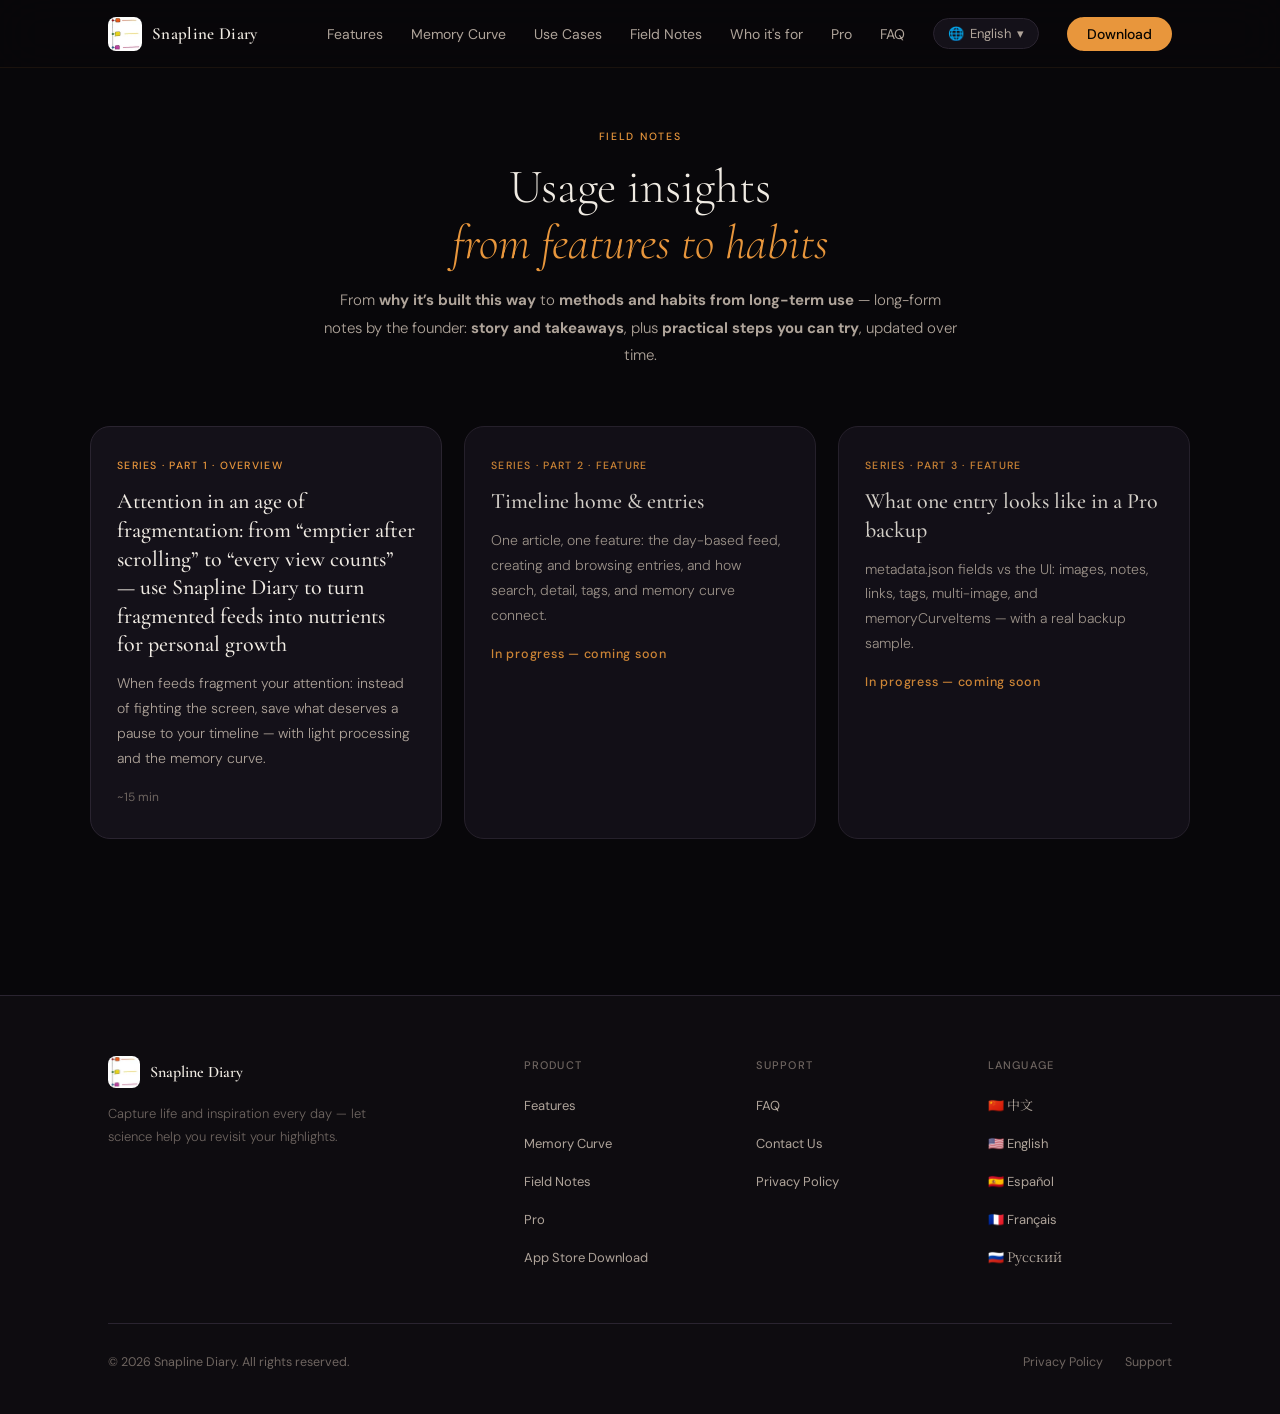
==== articles/index.html @ 9a5c2643 "建文章区+更新文章" ====
<!DOCTYPE html>
<html lang="zh-Hans">
<head>
<meta charset="UTF-8">
<meta name="viewport" content="width=device-width, initial-scale=1.0">
<title data-i18n="list_doc_title">用法手记 · 时线日记</title>
<meta name="description" content="由创始人撰写的用法手记：从产品由来到设计取舍，到长期使用中的方法与习惯；含系列文章与更新计划。" data-i18n-content="list_meta_desc">
<link rel="icon" type="image/png" href="../images/sharp/favicon-32.png">
<link rel="preconnect" href="https://fonts.googleapis.com">
<link rel="preconnect" href="https://fonts.gstatic.com" crossorigin>
<link href="https://fonts.googleapis.com/css2?family=Noto+Serif+SC:wght@300;400;500;600&family=Cormorant+Garamond:ital,wght@0,300;0,400;0,600;1,300;1,400&family=DM+Sans:wght@300;400;500&display=swap" rel="stylesheet">
<link rel="stylesheet" href="article.css">
<link rel="stylesheet" href="../site-chrome.css">
</head>
<body class="art-lang-zh" data-site-root="..">

<div class="priv-pg" id="priv-pg" role="dialog" aria-modal="true" aria-labelledby="priv-title-h" aria-hidden="true" onclick="if(event.target===this)siteChromeClosePrivacy()">
  <div class="priv-box">
    <button type="button" class="priv-close" onclick="siteChromeClosePrivacy()" data-i18n-aria="modal_close_aria" aria-label="关闭">✕</button>
    <div id="priv-body"></div>
  </div>
</div>

<nav id="site-main-nav">
  <div class="nav-backdrop" aria-hidden="true"></div>
  <div class="nav-inner">
    <a class="nav-logo" href="../index.html">
      <img src="../images/sharp-webp/logo-68.webp" alt="" width="34" height="34" loading="eager" decoding="async">
      <span class="nav-brand" data-i18n="appName">时线日记</span>
    </a>
    <button type="button" class="nav-toggle" id="site-nav-toggle" aria-expanded="false" aria-label="打开菜单" onclick="siteChromeToggleNav()">☰</button>
    <ul class="nav-links" id="site-nav-links">
      <li><a onclick="siteChromeGoTo('features')" data-i18n="n_feat">功能</a></li>
      <li><a onclick="siteChromeGoTo('memory')" data-i18n="n_mem">记忆曲线</a></li>
      <li><a onclick="siteChromeGoTo('cases')" data-i18n="n_case">使用场景</a></li>
      <li><a onclick="siteChromeGoTo('notes')" data-i18n="n_notes">用法手记</a></li>
      <li><a onclick="siteChromeGoTo('audience')" data-i18n="n_aud">适用人群</a></li>
      <li><a onclick="siteChromeGoTo('pro')" data-i18n="n_pro">Pro 版本</a></li>
      <li><a onclick="siteChromeGoTo('faq')" data-i18n="n_faq">常见问题</a></li>
      <li>
        <div class="lang-sw">
          <button type="button" class="lang-btn">🌐 <span id="cur-lang-lbl">中文</span> ▾</button>
          <div class="lang-dd">
            <div class="lang-opt active" onclick="setLang('zh')" data-lang="zh">🇨🇳 中文</div>
            <div class="lang-opt" onclick="setLang('en')" data-lang="en">🇺🇸 English</div>
            <div class="lang-opt" onclick="setLang('es')" data-lang="es">🇪🇸 Español</div>
            <div class="lang-opt" onclick="setLang('fr')" data-lang="fr">🇫🇷 Français</div>
            <div class="lang-opt" onclick="setLang('ru')" data-lang="ru">🇷🇺 Русский</div>
          </div>
        </div>
      </li>
      <li><a class="nav-cta" onclick="siteChromeOpenDownload()" data-i18n="n_dl">立即下载</a></li>
    </ul>
  </div>
</nav>

<main class="w art-shell chrome-page-pad">
  <div class="list-hero">
    <span class="list-ey" data-i18n="notes_eye">用法手记</span>
    <h1 class="list-h" data-i18n-html="notes_h">用法心得<br><em>从功能到习惯</em></h1>
    <p class="list-d" data-i18n-html="notes_d">从<strong>产品由来到设计取舍</strong>，到<strong>长期使用中的方法与习惯</strong>——由创始人以文章写清「为什么做成这样」和「平常怎么用好」：既有<strong>叙事与心得</strong>，也有<strong>可照做的方法与细节</strong>，并会持续更新。</p>
  </div>

  <div class="list-grid">
    <a class="list-card" href="part-1-mindset.html">
      <div class="list-ser" data-i18n="notes_n1_series">系列 · 其一 · 全概</div>
      <div class="list-t" data-i18n="notes_n1_t">碎片化时代的注意力管理，从「刷完更空」到「看一个算一个」：用时线日记，把碎片信息流变成个人成长的养分</div>
      <p class="list-sum" data-i18n="notes_n1_sum">信息超载、注意力被切碎的年代：不靠硬扛戒屏，把值得停一下的收成时间线上的记录；辅以轻量加工与记忆曲线。</p>
      <div class="list-meta" data-i18n="notes_n1_meta">约 15 分钟</div>
    </a>
    <div class="list-card list-card--soon" aria-disabled="true">
      <div class="list-ser" data-i18n="notes_n2_series">系列 · 其二 · 功能篇</div>
      <div class="list-t" data-i18n="notes_n2_t">时间线主页与节点</div>
      <p class="list-sum" data-i18n="notes_n2_sum">一篇讲清一个功能：按日时间线是什么、节点如何新建与浏览，以及与搜索、详情、标签、记忆曲线的衔接。</p>
      <div class="list-meta" data-i18n="notes_n2_meta"></div>
      <p class="list-soon" data-i18n="notes_n2_soon">更新中，敬请期待</p>
    </div>
    <div class="list-card list-card--soon" aria-disabled="true">
      <div class="list-ser" data-i18n="notes_n3_series">系列 · 其三 · 功能篇</div>
      <div class="list-t" data-i18n="notes_n3_t">Pro 备份里，一条节点长什么样</div>
      <p class="list-sum" data-i18n="notes_n3_sum">metadata.json 字段与界面能力对照：图、备注、链接、标签、多图与 memoryCurveItems；附真实备份样例。</p>
      <div class="list-meta" data-i18n="notes_n3_meta"></div>
      <p class="list-soon" data-i18n="notes_n3_soon">更新中，敬请期待</p>
    </div>
  </div>
</main>

<footer class="site-foot">
  <div class="w">
    <div class="foot-grid">
      <div>
        <div class="fb-logo">
          <img src="../images/sharp-webp/logo-68.webp" alt="" width="32" height="32">
          <div class="fb-name" data-i18n="appName">时线日记</div>
        </div>
        <p class="fb-desc" data-i18n="ft_desc">把每天的生活与灵感记录下来，用科学提醒回看你的高光时刻。</p>
      </div>
      <div>
        <div class="fc-title" data-i18n="ft_prod">产品</div>
        <ul class="fc-links">
          <li><a onclick="siteChromeGoTo('features')" data-i18n="ft_feat">功能介绍</a></li>
          <li><a onclick="siteChromeGoTo('memory')" data-i18n="ft_mem">记忆曲线</a></li>
          <li><a href="index.html" data-i18n="ft_notes">用法手记</a></li>
          <li><a onclick="siteChromeGoTo('pro')" data-i18n="ft_pro">Pro 版本</a></li>
          <li><a onclick="siteChromeOpenDownload()" data-i18n="ft_dl">App Store 下载</a></li>
        </ul>
      </div>
      <div>
        <div class="fc-title" data-i18n="ft_sup">支持</div>
        <ul class="fc-links">
          <li><a onclick="siteChromeGoTo('faq')" data-i18n="ft_faq">常见问题</a></li>
          <li><a href="mailto:neonyanbb@foxmail.com" data-i18n="ft_contact">联系我们</a></li>
          <li><a onclick="siteChromeShowPrivacy()" data-i18n="ft_priv">隐私政策</a></li>
        </ul>
      </div>
      <div>
        <div class="fc-title" data-i18n="ft_lang">语言</div>
        <ul class="fc-links">
          <li><a onclick="setLang('zh')" data-lang="zh">🇨🇳 中文</a></li>
          <li><a onclick="setLang('en')" data-lang="en">🇺🇸 English</a></li>
          <li><a onclick="setLang('es')" data-lang="es">🇪🇸 Español</a></li>
          <li><a onclick="setLang('fr')" data-lang="fr">🇫🇷 Français</a></li>
          <li><a onclick="setLang('ru')" data-lang="ru">🇷🇺 Русский</a></li>
        </ul>
      </div>
    </div>
    <div class="foot-bot">
      <span class="foot-copy" data-i18n="ft_copy">© 2026 时线日记 (Snapline Diary). All rights reserved.</span>
      <div class="foot-legal">
        <a onclick="siteChromeShowPrivacy()" data-i18n="ft_priv2">隐私政策</a>
        <a href="mailto:neonyanbb@foxmail.com" data-i18n="ft_sup2">技术支持</a>
      </div>
    </div>
  </div>
</footer>

<div id="soon-toast" class="soon-toast" role="status" aria-live="polite"></div>
<script src="site-i18n.js" defer></script>
<script src="../site-chrome.js" defer></script>
</body>
</html>
---- articles/article.css ----
:root{
  --bg:#08070A;--bg2:#0E0C10;--surface:#141119;--card:#1C1820;--border:#2A2430;
  --accent:#E8963C;--accent2:#F5C26A;--accent3:#C96E1E;
  --text:#F0EBE3;--text2:#AFA49A;--text3:#6E6560;
  --radius:20px;--radius-sm:12px;--max-w:1160px;--prose:720px;--art-fig-display-max:420px;
  --font-serif:'Cormorant Garamond','Noto Serif SC',Georgia,serif;
  --font-sans:'DM Sans','Noto Serif SC',sans-serif;
}
*,*::before,*::after{box-sizing:border-box;margin:0;padding:0}
html{scroll-behavior:smooth}
body{background:var(--bg);color:var(--text);font-family:var(--font-sans);font-size:16px;line-height:1.75;overflow-x:hidden}
a{color:var(--accent);text-decoration:none}
a:hover{text-decoration:underline;text-underline-offset:3px}
.w{width:100%;max-width:var(--max-w);margin:0 auto;padding:0 48px}
@media(max-width:768px){.w{padding:0 24px}}

.art-nav{position:sticky;top:0;z-index:100;height:64px;border-bottom:1px solid rgba(232,150,60,.1);
  background:rgba(8,7,10,.92);backdrop-filter:blur(16px);-webkit-backdrop-filter:blur(16px)}
.art-nav-inner{max-width:var(--max-w);margin:0 auto;padding:0 48px;height:100%;display:flex;align-items:center;justify-content:space-between;gap:16px}
@media(max-width:768px){.art-nav-inner{padding:0 24px}}
.art-nav a{color:var(--text2);font-size:14px;text-decoration:none}
.art-nav a:hover{color:var(--accent)}
.art-nav-logo{display:flex;align-items:center;gap:10px;font-family:var(--font-serif);font-weight:600;color:var(--text);font-size:16px}
.art-nav-logo img{width:32px;height:32px;border-radius:8px}
.art-nav-cta{background:var(--accent);color:#080500!important;padding:8px 18px;border-radius:100px;font-weight:500;font-size:13px;text-decoration:none!important}
.art-nav-cta:hover{opacity:.88}

.art-nav-tools{display:flex;align-items:center;gap:14px;flex-wrap:wrap;justify-content:flex-end}
.lang-sw{position:relative}
.lang-sw::after{content:'';position:absolute;left:0;right:0;top:100%;height:10px}
.lang-btn{background:var(--surface);border:1px solid var(--border);color:var(--text2);
  font-size:13px;padding:6px 14px;border-radius:100px;cursor:pointer;
  display:flex;align-items:center;gap:6px;transition:all .2s;font-family:var(--font-sans)}
.lang-btn:hover{border-color:var(--accent3);color:var(--text)}
.lang-dd{position:absolute;top:calc(100% + 8px);right:0;background:var(--card);
  border:1px solid var(--border);border-radius:var(--radius-sm);overflow:hidden;
  min-width:140px;box-shadow:0 16px 40px rgba(0,0,0,.5);display:none;z-index:300}
.lang-sw:hover .lang-dd,.lang-sw:focus-within .lang-dd,.lang-dd:hover{display:block}
.lang-opt{display:flex;align-items:center;gap:10px;padding:11px 16px;
  color:var(--text2);cursor:pointer;font-size:13px;transition:background .15s}
.lang-opt:hover{background:var(--surface);color:var(--text)}
.lang-opt.active{color:var(--accent)}

.art-shell{padding:48px 0 100px}
.art-crumb{font-size:13px;color:var(--text3);margin-bottom:28px;max-width:var(--prose);margin-left:auto;margin-right:auto;padding:0 24px}
.art-crumb a{color:var(--text2)}
.art-crumb a:hover{color:var(--accent)}
.art-h1{font-family:var(--font-serif);font-size:clamp(28px,4vw,40px);font-weight:400;line-height:1.2;color:var(--text);
  max-width:var(--prose);margin:0 auto 16px;padding:0 24px;letter-spacing:-.02em}
.art-h1 em{font-style:italic;color:var(--accent2)}
.art-lead{max-width:var(--prose);margin:0 auto 28px;padding:0 24px;font-size:15px;color:var(--text2);font-weight:300;border-left:3px solid rgba(232,150,60,.45);padding-left:20px;line-height:1.85}
.art-lead > p{margin:0 0 .75em;font-size:inherit;color:inherit;font-weight:inherit;line-height:inherit}
.art-lead > p:last-child{margin-bottom:0}
.art-meta{max-width:var(--prose);margin:0 auto 40px;padding:0 24px;font-size:12.5px;color:var(--text3);letter-spacing:.04em;text-transform:uppercase}

.art-prose{max-width:var(--prose);margin:0 auto;padding:0 24px}
.art-prose[data-prose-lang]{display:none!important}
body.art-lang-zh .art-prose[data-prose-lang="zh"]{display:block!important}
body.art-lang-en .art-prose[data-prose-lang="en"]{display:block!important}
body.art-lang-es .art-prose[data-prose-lang="es"]{display:block!important}
body.art-lang-fr .art-prose[data-prose-lang="fr"]{display:block!important}
body.art-lang-ru .art-prose[data-prose-lang="ru"]{display:block!important}
.art-prose h2{font-family:var(--font-serif);font-size:1.45rem;font-weight:500;color:var(--text);margin:2.2em 0 .75em;line-height:1.25}
.art-prose h3{font-size:1.05rem;font-weight:600;color:var(--text);margin:1.6em 0 .5em}
.art-prose p{margin:.85em 0;font-size:15px;color:var(--text2);font-weight:300;line-height:1.85}
.art-prose p strong,.art-prose li strong{color:var(--text);font-weight:500}
.art-prose .art-prose-accent{color:var(--accent);font-weight:500}
.art-prose ul,.art-prose ol{margin:.85em 0 .85em 1.25em;color:var(--text2);font-weight:300;font-size:15px}
.art-prose li{margin:.35em 0}
.art-prose blockquote{margin:1.2em 0;padding:14px 18px;background:var(--surface);border:1px solid var(--border);border-radius:var(--radius-sm);
  font-size:14px;color:var(--text2);font-weight:300}
.art-prose .fig{margin:1.5em 0;text-align:center}
.art-prose .fig img{
  display:block;max-width:min(100%,var(--art-fig-display-max));width:auto;height:auto;
  margin-left:auto;margin-right:auto;border-radius:var(--radius-sm);box-shadow:0 20px 50px rgba(0,0,0,.4)}
.art-prose .fig-cap{margin-top:10px;font-size:12.5px;color:var(--text3);font-weight:300;line-height:1.6}
.art-prose code{font-family:ui-monospace,SFMono-Regular,Menlo,monospace;font-size:.88em;background:var(--card);padding:2px 7px;border-radius:6px;color:var(--accent2)}
.art-prose table{width:100%;border-collapse:collapse;font-size:13.5px;margin:1.2em 0;background:var(--surface);border:1px solid var(--border);border-radius:var(--radius-sm);overflow:hidden}
.art-prose th,.art-prose td{padding:10px 14px;text-align:left;border-bottom:1px solid var(--border);color:var(--text2);font-weight:300}
.art-prose th{background:var(--card);color:var(--text);font-weight:500;font-size:12px;letter-spacing:.04em;text-transform:uppercase}
.art-prose tr:last-child td{border-bottom:none}
.art-prose hr{border:none;border-top:1px solid var(--border);margin:2.5em 0}

.art-box{background:var(--surface);border:1px solid var(--border);border-radius:var(--radius-sm);padding:22px 22px;margin:1.8em 0}
.art-box-t{font-size:11px;letter-spacing:.14em;text-transform:uppercase;color:var(--accent);font-weight:600;margin-bottom:10px}
.art-sis{font-size:14px;color:var(--text2);margin-top:2em;padding-top:1.5em;border-top:1px solid var(--border)}

.art-share{max-width:var(--prose);margin:3rem auto 0;padding:0 24px}
.art-share-t{font-size:11px;letter-spacing:.14em;text-transform:uppercase;color:var(--accent);font-weight:600;margin-bottom:14px}
.art-share-row{display:flex;flex-wrap:wrap;gap:12px 10px;align-items:flex-end}
.art-share-row--centered{justify-content:center}
.art-share-btn{display:inline-flex;align-items:center;justify-content:center;padding:10px 16px;border-radius:100px;
  border:1px solid var(--border);background:var(--surface);color:var(--text2);font-size:13px;font-weight:500;
  font-family:var(--font-sans);cursor:pointer;transition:border-color .2s,color .2s,background .2s,transform .2s}
.art-share-btn:hover{border-color:var(--accent3);color:var(--accent2);background:var(--card)}
.art-share-btn--icon{width:46px;height:46px;padding:0;border-radius:50%}
.art-share-btn--icon img{width:24px;height:24px;display:block;object-fit:contain}
.art-share-btn--stack{flex-direction:column;align-items:center;justify-content:flex-start;gap:6px;width:auto;min-width:52px;
  max-width:76px;height:auto;min-height:0;padding:8px 6px 6px;border-radius:14px}
.art-share-btn--stack img{width:28px;height:28px;display:block;object-fit:contain;flex-shrink:0}
.art-share-lbl{display:block;font-size:10px;line-height:1.25;color:var(--text3);font-weight:500;text-align:center;
  word-break:break-word;hyphens:auto;max-width:72px}
.art-share-btn--stack:hover .art-share-lbl{color:var(--accent2)}
.art-share-btn--copy{border-color:rgba(245,239,230,.28);background:rgba(245,239,230,.06)}
.art-share-btn--copy:hover{border-color:rgba(232,150,60,.45);background:rgba(232,150,60,.1)}
.sr-only{position:absolute;width:1px;height:1px;padding:0;margin:-1px;overflow:hidden;clip:rect(0,0,0,0);white-space:nowrap;border:0}

.art-modal{position:fixed;inset:0;z-index:500;display:flex;align-items:center;justify-content:center;padding:24px}
.art-modal[hidden]{display:none!important}
.art-modal-bg{position:absolute;inset:0;background:rgba(0,0,0,.72);cursor:pointer}
.art-modal-panel{position:relative;z-index:1;max-width:360px;width:100%;background:var(--card);border:1px solid var(--border);
  border-radius:var(--radius);padding:24px 22px 20px;box-shadow:0 24px 60px rgba(0,0,0,.55)}
.art-modal-x{position:absolute;top:12px;right:14px;width:36px;height:36px;border:none;border-radius:50%;
  background:transparent;color:var(--text3);font-size:22px;line-height:1;cursor:pointer}
.art-modal-x:hover{color:var(--accent)}
.art-modal-h{font-family:var(--font-serif);font-size:1.15rem;font-weight:500;color:var(--text);margin:0 0 12px;padding-right:28px}
.art-modal-tip{font-size:14px;color:var(--text2);line-height:1.75;margin:0 0 16px;font-weight:300}
.art-modal-tip strong{color:var(--text);font-weight:500}
.art-modal-qr{display:flex;justify-content:center;margin-bottom:16px;padding:12px;background:var(--surface);border-radius:var(--radius-sm);border:1px solid var(--border)}
.art-modal-qr img{display:block;width:200px;height:200px}
.art-modal-copy{width:100%;justify-content:center}
.art-share-toast{position:fixed;left:50%;bottom:32px;transform:translateX(-50%) translateY(12px);padding:12px 22px;
  background:var(--card);border:1px solid var(--border);border-radius:100px;font-size:13px;color:var(--text2);
  box-shadow:0 12px 40px rgba(0,0,0,.45);opacity:0;pointer-events:none;transition:opacity .25s,transform .25s;z-index:400}
.art-share-toast.show{opacity:1;transform:translateX(-50%) translateY(0)}

.art-end-cta{margin-top:3.5rem;padding:28px 24px;background:linear-gradient(165deg,rgba(232,150,60,.08) 0%,var(--surface) 55%);
  border:1px solid rgba(232,150,60,.2);border-radius:var(--radius);text-align:center;max-width:var(--prose);margin-left:auto;margin-right:auto}
.art-end-cta p{font-size:14px;color:var(--text2);margin-bottom:16px;font-weight:300}
.art-end-row{display:flex;flex-wrap:wrap;gap:12px;justify-content:center;align-items:center}
.art-btn{display:inline-flex;align-items:center;gap:8px;background:var(--accent);color:#080500;padding:12px 24px;border-radius:100px;font-size:14px;font-weight:500;text-decoration:none!important}
.art-btn:hover{opacity:.9}
.art-btn-ghost{display:inline-flex;padding:12px 22px;border-radius:100px;border:1px solid var(--border);color:var(--text2);font-size:14px;text-decoration:none!important}
.art-btn-ghost:hover{border-color:var(--accent3);color:var(--accent2)}

.art-foot{margin-top:72px;padding:36px 0;border-top:1px solid var(--border);text-align:center;font-size:13px;color:var(--text3)}
.art-foot a{color:var(--text2)}

/* LIST */
.list-hero{padding:40px 0 8px;text-align:center;max-width:640px;margin:0 auto}
.list-ey{font-size:10.5px;letter-spacing:.16em;text-transform:uppercase;color:var(--accent);font-weight:500;margin-bottom:14px;display:block}
.list-h{font-family:var(--font-serif);font-size:clamp(32px,4.5vw,48px);font-weight:300;line-height:1.15;margin-bottom:16px}
.list-h em{font-style:italic;color:var(--accent)}
.list-d{font-size:15px;color:var(--text2);font-weight:300;line-height:1.85}
.list-grid{display:grid;grid-template-columns:repeat(3,1fr);gap:22px;margin:48px auto 0;max-width:1100px}
.list-card{display:block;background:var(--surface);border:1px solid var(--border);border-radius:var(--radius);padding:30px 26px;
  text-decoration:none!important;color:inherit;transition:all .28s ease;position:relative;overflow:hidden}
.list-card:hover{border-color:rgba(232,150,60,.25);transform:translateY(-4px);box-shadow:0 20px 52px rgba(0,0,0,.28)}
.list-card::after{content:'';position:absolute;bottom:0;left:0;right:0;height:3px;
  background:linear-gradient(90deg,var(--accent3),var(--accent2));transform:scaleX(0);transform-origin:left;transition:transform .3s ease}
.list-card:hover::after{transform:scaleX(1)}
.list-ser{font-size:10.5px;letter-spacing:.12em;text-transform:uppercase;color:var(--accent);font-weight:500;margin-bottom:12px}
.list-t{font-family:var(--font-serif);font-size:22px;font-weight:500;color:var(--text);line-height:1.3;margin-bottom:12px}
.list-sum{font-size:14px;color:var(--text2);line-height:1.78;font-weight:300;margin-bottom:16px}
.list-meta{font-size:12px;color:var(--text3)}
.list-meta:empty{display:none}
.list-soon{margin-top:14px;margin-bottom:0;font-size:12.5px;color:var(--accent);letter-spacing:.06em;font-weight:500}
.list-card.list-card--soon{cursor:default;opacity:.88}
.list-card.list-card--soon:hover{border-color:var(--border);transform:none;box-shadow:none}
.list-card.list-card--soon::after{display:none}
@media(max-width:1000px){.list-grid{grid-template-columns:repeat(2,1fr);max-width:880px}}
@media(max-width:768px){.list-grid{grid-template-columns:1fr;max-width:none}}
---- site-chrome.css ----
/* Aligned with index.html: main nav, footer, privacy modal, mobile menu (subset). */
nav#site-main-nav{position:fixed;top:0;left:0;right:0;z-index:200;height:68px;
  background:transparent;border-bottom:1px solid rgba(232,150,60,.08);transition:border-color .3s}
nav#site-main-nav.scrolled{border-bottom-color:rgba(232,150,60,.18)}
.nav-backdrop{position:absolute;inset:0;background:rgba(8,7,10,.88);
  backdrop-filter:blur(24px);-webkit-backdrop-filter:blur(24px);
  pointer-events:none;z-index:0}
.nav-inner{position:relative;z-index:1;max-width:var(--max-w);margin:0 auto;padding:0 48px;height:100%;
  display:flex;align-items:center;justify-content:space-between}
.nav-logo{display:flex;align-items:center;gap:10px;text-decoration:none;cursor:pointer;color:inherit}
.nav-logo img{width:34px;height:34px;border-radius:8px;object-fit:cover}
.nav-brand{font-family:var(--font-serif);font-size:17px;font-weight:600;color:var(--text);letter-spacing:.02em}
.nav-toggle{display:none}
.nav-links{display:flex;align-items:center;gap:28px;list-style:none;margin:0;padding:0}
.nav-links a{color:var(--text2);text-decoration:none;font-size:14px;transition:color .2s;cursor:pointer}
.nav-links a:hover{color:var(--accent)}
body.site-nav-no-scroll{overflow:hidden}
.nav-cta{background:var(--accent)!important;color:#080500!important;padding:8px 20px;
  border-radius:100px;font-weight:500!important;transition:opacity .2s!important}
.nav-cta:hover{opacity:.82}
body.app-soon .nav-cta{background:var(--surface)!important;color:var(--accent2)!important;border:1px solid rgba(232,150,60,.32)!important}
body.app-soon .nav-cta:hover{opacity:1}
.lang-sw{position:relative}
.lang-sw::after{content:'';position:absolute;left:0;right:0;top:100%;height:10px}
.lang-btn{background:var(--surface);border:1px solid var(--border);color:var(--text2);
  font-size:13px;padding:6px 14px;border-radius:100px;cursor:pointer;
  display:flex;align-items:center;gap:6px;transition:all .2s;font-family:var(--font-sans)}
.lang-btn:hover{border-color:var(--accent3);color:var(--text)}
.lang-dd{position:absolute;top:calc(100% + 8px);right:0;background:var(--card);
  border:1px solid var(--border);border-radius:var(--radius-sm);overflow:hidden;
  min-width:140px;box-shadow:0 16px 40px rgba(0,0,0,.5);display:none;z-index:300}
.lang-sw:hover .lang-dd,.lang-sw:focus-within .lang-dd,.lang-dd:hover{display:block}
.lang-opt{display:flex;align-items:center;gap:10px;padding:11px 16px;
  color:var(--text2);cursor:pointer;font-size:13px;transition:background .15s}
.lang-opt:hover{background:var(--surface);color:var(--text)}
.lang-opt.active{color:var(--accent)}
.soon-toast{position:fixed;bottom:28px;left:50%;transform:translateX(-50%) translateY(120%);max-width:min(420px,calc(100% - 40px));padding:14px 22px;background:var(--card);border:1px solid var(--border);border-radius:var(--radius-sm);color:var(--text2);font-size:14px;line-height:1.55;text-align:center;z-index:500;box-shadow:0 12px 40px rgba(0,0,0,.45);transition:transform .38s cubic-bezier(.2,.8,.2,1),opacity .38s ease;opacity:0;pointer-events:none}
.soon-toast.show{transform:translateX(-50%) translateY(0);opacity:1}
@media(max-width:480px){.soon-toast{font-size:13px;padding:12px 18px;bottom:20px}}
footer.site-foot{background:var(--bg2);border-top:1px solid var(--border);padding:60px 0 40px;margin-top:56px}
.foot-grid{display:grid;grid-template-columns:2fr 1fr 1fr 1fr;gap:48px;margin-bottom:52px}
.fb-logo{display:flex;align-items:center;gap:10px;margin-bottom:14px}
.fb-logo img{width:32px;height:32px;border-radius:8px}
.fb-name{font-family:var(--font-serif);font-size:16px;font-weight:600;color:var(--text)}
.fb-desc{font-size:13px;color:var(--text3);line-height:1.8;font-weight:300;max-width:260px}
.fc-title{font-size:11px;letter-spacing:.1em;text-transform:uppercase;
  color:var(--text3);font-weight:500;margin-bottom:16px}
.fc-links{list-style:none;display:flex;flex-direction:column;gap:10px;margin:0;padding:0}
.fc-links a{color:var(--text2);text-decoration:none;font-size:13px;
  transition:color .2s;cursor:pointer}
.fc-links a:hover{color:var(--accent)}
.foot-bot{display:flex;justify-content:space-between;align-items:center;
  padding-top:28px;border-top:1px solid var(--border);flex-wrap:wrap;gap:12px}
.foot-copy{font-size:12.5px;color:var(--text3)}
.foot-legal{display:flex;gap:22px}
.foot-legal a{font-size:12.5px;color:var(--text3);text-decoration:none;
  cursor:pointer;transition:color .2s}
.foot-legal a:hover{color:var(--text2)}
.priv-pg{position:fixed;inset:0;z-index:400;background:rgba(8,7,10,.92);
  display:none;align-items:center;justify-content:center;
  backdrop-filter:blur(18px);-webkit-backdrop-filter:blur(18px);
  opacity:0;transition:opacity .42s ease}
.priv-pg.show{opacity:1}
.priv-box{background:var(--card);border:1px solid var(--border);border-radius:var(--radius);
  width:min(740px,calc(100% - 40px));max-height:86vh;overflow-y:auto;
  padding:52px 56px;position:relative;
  box-shadow:0 40px 100px rgba(0,0,0,.7)}
.priv-close{position:absolute;top:20px;right:24px;background:var(--surface);
  border:1px solid var(--border);color:var(--text2);width:34px;height:34px;
  border-radius:50%;display:flex;align-items:center;justify-content:center;
  font-size:18px;cursor:pointer;transition:all .2s;line-height:1}
.priv-close:hover{border-color:var(--accent3);color:var(--text)}
#priv-body h1{font-family:var(--font-serif);font-size:32px;font-weight:300;
  color:var(--text);margin-bottom:8px}
#priv-body h2{font-family:var(--font-serif);font-size:20px;font-weight:400;
  color:var(--text);margin:28px 0 10px}
#priv-body p{font-size:13.5px;color:var(--text2);line-height:1.85;margin-bottom:14px;font-weight:300}
#priv-body ul{padding-left:20px;margin-bottom:14px}
#priv-body li{font-size:13.5px;color:var(--text2);line-height:1.85;margin-bottom:5px;font-weight:300}
#priv-body a{color:var(--accent);text-decoration:none}
#priv-body .upd{font-size:12px;color:var(--text3);margin-bottom:28px}
.priv-hl{background:rgba(232,150,60,.07);border:1px solid rgba(232,150,60,.18);
  border-radius:10px;padding:14px 18px;font-size:13px;color:var(--text2);
  line-height:1.7;margin:18px 0}
.chrome-page-pad{padding-top:88px}
@media(max-width:900px){
  nav#site-main-nav{overflow:visible}
  .nav-backdrop{backdrop-filter:none;-webkit-backdrop-filter:none}
  nav#site-main-nav.menu-open .nav-backdrop{backdrop-filter:none;-webkit-backdrop-filter:none}
  .nav-toggle{
    display:flex;align-items:center;justify-content:center;
    width:44px;height:44px;flex-shrink:0;position:relative;z-index:260;
    background:var(--surface);border:1px solid var(--border);
    border-radius:12px;color:var(--text);font-size:20px;line-height:1;
    cursor:pointer;transition:border-color .2s,color .2s
  }
  .nav-toggle:hover{border-color:var(--accent3);color:var(--accent2)}
  .nav-inner{gap:12px;padding:0 24px}
  .nav-links{
    position:fixed;top:68px;left:0;right:0;bottom:0;height:auto;min-height:0;z-index:250;
    flex-direction:column;align-items:stretch;justify-content:flex-start;
    padding:20px 24px max(24px, env(safe-area-inset-bottom));gap:2px;margin:0;
    background:rgba(8,7,10,.97);backdrop-filter:blur(20px);-webkit-backdrop-filter:blur(20px);
    border-top:1px solid var(--border);
    overflow-y:auto;-webkit-overflow-scrolling:touch;overscroll-behavior:contain;
    transform:translateY(-12px);opacity:0;visibility:hidden;pointer-events:none;
    transition:opacity .28s ease,visibility .28s,transform .28s ease
  }
  nav#site-main-nav.menu-open .nav-links{
    transform:translateY(0);opacity:1;visibility:visible;pointer-events:auto
  }
  .nav-links li{width:100%}
  .nav-links>li>a:not(.nav-cta){
    display:block;padding:14px 16px;border-radius:var(--radius-sm);font-size:15px
  }
  .nav-links .nav-cta{display:block;text-align:center;padding:14px 20px;margin-top:6px}
  .nav-links .lang-sw{width:100%}
  .nav-links .lang-btn{width:100%;justify-content:center}
  .nav-links .lang-dd{position:static;display:none;width:100%;margin-top:8px;
    box-shadow:none;border:1px solid var(--border)}
  .nav-links .lang-sw:focus-within .lang-dd,
  .nav-links .lang-sw:hover .lang-dd{display:block}
  .foot-grid{grid-template-columns:1fr 1fr}
}
@media(max-width:480px){
  .foot-grid{grid-template-columns:1fr}
  .foot-bot{flex-direction:column;text-align:center}
  .foot-legal{justify-content:center}
  .priv-box{padding:36px 28px}
}
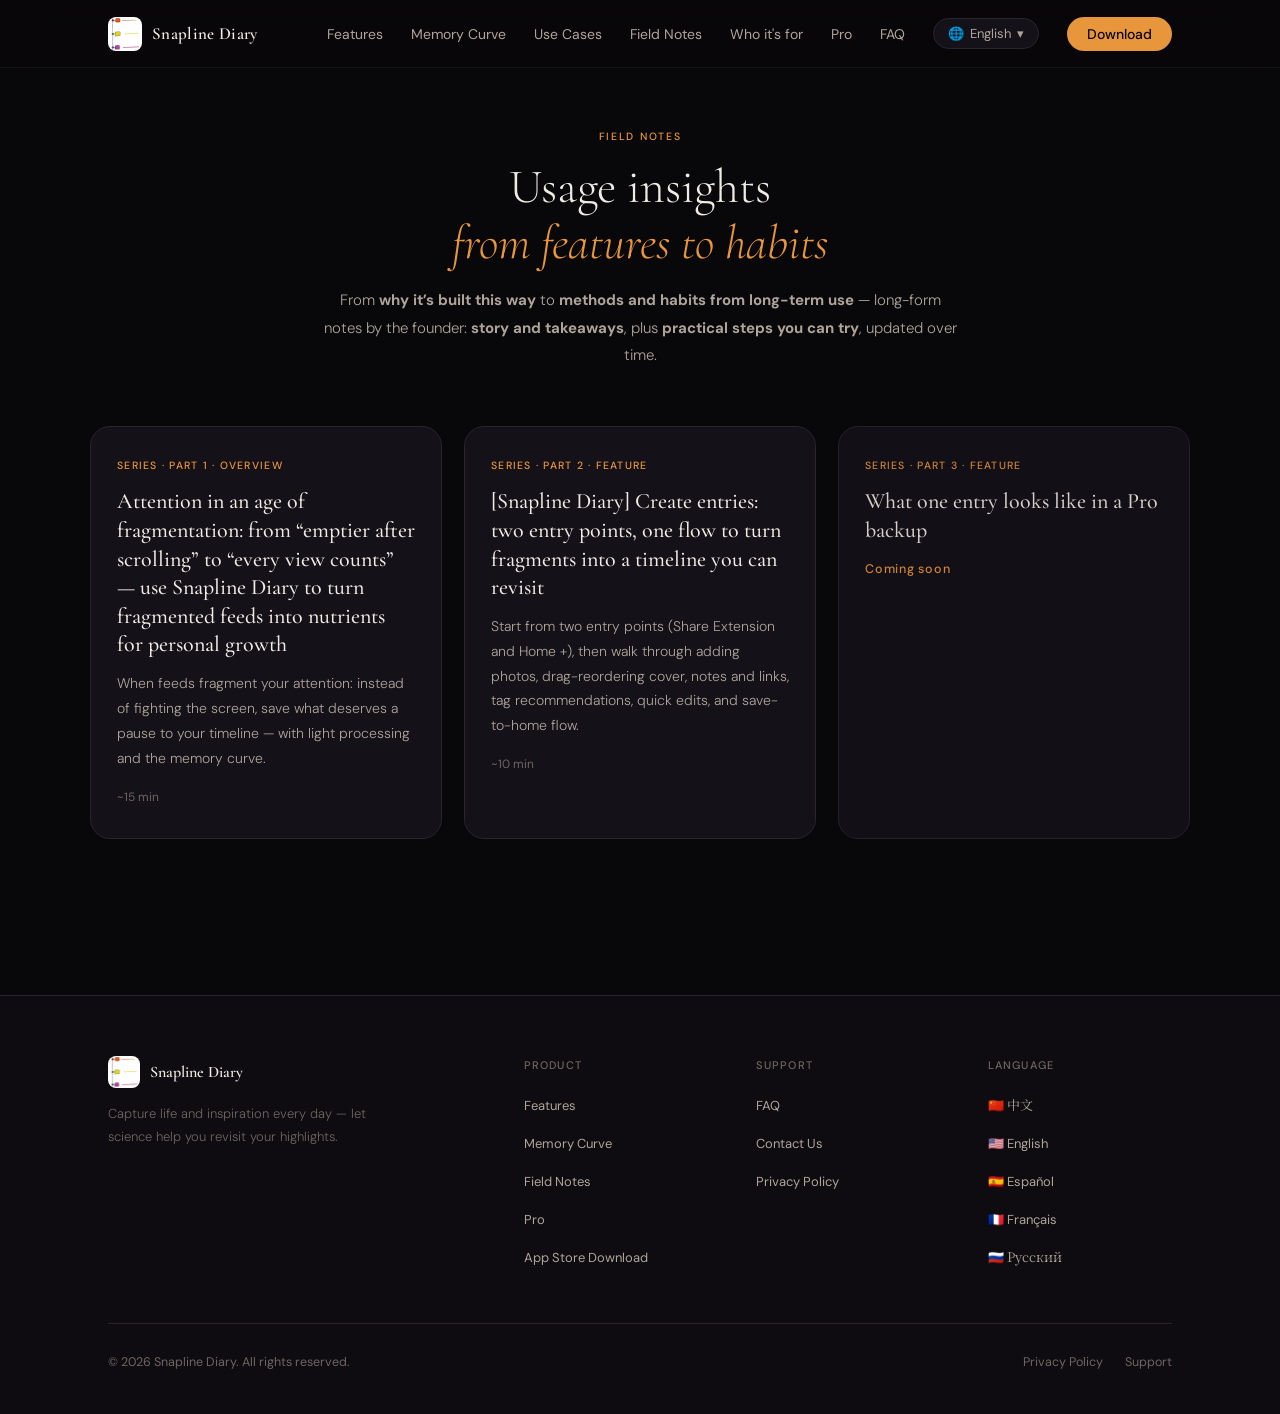
==== commit 60629171: "articles: 发布第2篇功能文并同步多语言内容 发布第2篇“新建节点”页面，接入优化图片资源与正文多语言挂载，并同步官网主页/手记列表卡片文案与占位状态，确保中英文等语言切换时标题与正文一致。 " ====
--- a/articles/index.html
+++ b/articles/index.html
@@ -11,6 +11,24 @@
 <link href="https://fonts.googleapis.com/css2?family=Noto+Serif+SC:wght@300;400;500;600&family=Cormorant+Garamond:ital,wght@0,300;0,400;0,600;1,300;1,400&family=DM+Sans:wght@300;400;500&display=swap" rel="stylesheet">
 <link rel="stylesheet" href="article.css">
 <link rel="stylesheet" href="../site-chrome.css">
+<!-- Google tag (gtag.js) - GA4 -->
+<script async src="https://www.googletagmanager.com/gtag/js?id=G-NXT22LMJ5F"></script>
+<script>
+  window.dataLayer = window.dataLayer || [];
+  function gtag(){dataLayer.push(arguments);}
+  gtag('js', new Date());
+  gtag('config', 'G-NXT22LMJ5F');
+</script>
+<!-- Baidu Analytics -->
+<script>
+var _hmt = _hmt || [];
+(function() {
+  var hm = document.createElement("script");
+  hm.src = "https://hm.baidu.com/hm.js?211eccc831448e9e7e691fee321f39ae";
+  var s = document.getElementsByTagName("script")[0];
+  s.parentNode.insertBefore(hm, s);
+})();
+</script>
 </head>
 <body class="art-lang-zh" data-site-root="..">
 
@@ -68,19 +86,16 @@
       <p class="list-sum" data-i18n="notes_n1_sum">信息超载、注意力被切碎的年代：不靠硬扛戒屏，把值得停一下的收成时间线上的记录；辅以轻量加工与记忆曲线。</p>
       <div class="list-meta" data-i18n="notes_n1_meta">约 15 分钟</div>
     </a>
-    <div class="list-card list-card--soon" aria-disabled="true">
+    <a class="list-card" href="part-2-create-node.html">
       <div class="list-ser" data-i18n="notes_n2_series">系列 · 其二 · 功能篇</div>
-      <div class="list-t" data-i18n="notes_n2_t">时间线主页与节点</div>
-      <p class="list-sum" data-i18n="notes_n2_sum">一篇讲清一个功能：按日时间线是什么、节点如何新建与浏览，以及与搜索、详情、标签、记忆曲线的衔接。</p>
-      <div class="list-meta" data-i18n="notes_n2_meta"></div>
-      <p class="list-soon" data-i18n="notes_n2_soon">更新中，敬请期待</p>
-    </div>
+      <div class="list-t" data-i18n="notes_n2_t">【时线日记】新建节点：两个入口，一套流程，把碎片收成可回看的时间线</div>
+      <p class="list-sum" data-i18n="notes_n2_sum">从分享扩展与主页「+」双入口开始，讲清添加照片、拖拽封面、备注与链接、标签推荐、快速编辑与保存回主页。</p>
+      <div class="list-meta" data-i18n="notes_n2_meta">约 10 分钟</div>
+    </a>
     <div class="list-card list-card--soon" aria-disabled="true">
       <div class="list-ser" data-i18n="notes_n3_series">系列 · 其三 · 功能篇</div>
       <div class="list-t" data-i18n="notes_n3_t">Pro 备份里，一条节点长什么样</div>
-      <p class="list-sum" data-i18n="notes_n3_sum">metadata.json 字段与界面能力对照：图、备注、链接、标签、多图与 memoryCurveItems；附真实备份样例。</p>
-      <div class="list-meta" data-i18n="notes_n3_meta"></div>
-      <p class="list-soon" data-i18n="notes_n3_soon">更新中，敬请期待</p>
+      <p class="list-soon" data-i18n="notes_n3_soon">敬请期待</p>
     </div>
   </div>
 </main>
--- a/articles/article.css
+++ b/articles/article.css
@@ -70,9 +70,26 @@
 .art-prose blockquote{margin:1.2em 0;padding:14px 18px;background:var(--surface);border:1px solid var(--border);border-radius:var(--radius-sm);
   font-size:14px;color:var(--text2);font-weight:300}
 .art-prose .fig{margin:1.5em 0;text-align:center}
-.art-prose .fig img{
+.art-prose .fig:not(.fig-prog) > img{
   display:block;max-width:min(100%,var(--art-fig-display-max));width:auto;height:auto;
   margin-left:auto;margin-right:auto;border-radius:var(--radius-sm);box-shadow:0 20px 50px rgba(0,0,0,.4)}
+.art-prose .fig-prog{display:block;margin:1.5em 0;text-align:center}
+.art-prose .fig-prog-media{
+  position:relative;max-width:min(100%,var(--art-fig-display-max));margin:0 auto;
+  aspect-ratio:840/1826;border-radius:var(--radius-sm);overflow:hidden;
+  box-shadow:0 20px 50px rgba(0,0,0,.4);background:var(--surface)}
+.art-prose .fig-prog .fig-blur{
+  position:absolute;inset:0;width:100%;height:100%;object-fit:cover;
+  filter:blur(14px);transform:scale(1.08);z-index:0;
+  transition:opacity .45s ease,visibility .45s;pointer-events:none}
+.art-prose .fig-prog .fig-hi{
+  position:absolute;inset:0;width:100%;height:100%;object-fit:contain;z-index:1;
+  margin:0;border-radius:0;box-shadow:none;max-width:none!important;
+  opacity:0;transition:opacity .45s ease}
+.art-prose .fig-prog.is-loaded .fig-hi{opacity:1}
+.art-prose .fig-prog.is-loaded .fig-blur{opacity:0;visibility:hidden}
+@media (prefers-reduced-motion:reduce){
+  .art-prose .fig-prog .fig-blur,.art-prose .fig-prog .fig-hi{transition:none}}
 .art-prose .fig-cap{margin-top:10px;font-size:12.5px;color:var(--text3);font-weight:300;line-height:1.6}
 .art-prose code{font-family:ui-monospace,SFMono-Regular,Menlo,monospace;font-size:.88em;background:var(--card);padding:2px 7px;border-radius:6px;color:var(--accent2)}
 .art-prose table{width:100%;border-collapse:collapse;font-size:13.5px;margin:1.2em 0;background:var(--surface);border:1px solid var(--border);border-radius:var(--radius-sm);overflow:hidden}
@@ -116,6 +133,7 @@
 .art-modal-h{font-family:var(--font-serif);font-size:1.15rem;font-weight:500;color:var(--text);margin:0 0 12px;padding-right:28px}
 .art-modal-tip{font-size:14px;color:var(--text2);line-height:1.75;margin:0 0 16px;font-weight:300}
 .art-modal-tip strong{color:var(--text);font-weight:500}
+.art-modal-tip small{display:block;margin-top:2px;font-size:13px;opacity:.88;line-height:1.65}
 .art-modal-qr{display:flex;justify-content:center;margin-bottom:16px;padding:12px;background:var(--surface);border-radius:var(--radius-sm);border:1px solid var(--border)}
 .art-modal-qr img{display:block;width:200px;height:200px}
 .art-modal-copy{width:100%;justify-content:center}
@@ -123,6 +141,8 @@
   background:var(--card);border:1px solid var(--border);border-radius:100px;font-size:13px;color:var(--text2);
   box-shadow:0 12px 40px rgba(0,0,0,.45);opacity:0;pointer-events:none;transition:opacity .25s,transform .25s;z-index:400}
 .art-share-toast.show{opacity:1;transform:translateX(-50%) translateY(0)}
+.art-share-toast.art-share-toast--long{
+  border-radius:14px;max-width:min(92vw,320px);white-space:pre-line;line-height:1.55;text-align:left;font-size:12.5px;padding:14px 18px}
 
 .art-end-cta{margin-top:3.5rem;padding:28px 24px;background:linear-gradient(165deg,rgba(232,150,60,.08) 0%,var(--surface) 55%);
   border:1px solid rgba(232,150,60,.2);border-radius:var(--radius);text-align:center;max-width:var(--prose);margin-left:auto;margin-right:auto}
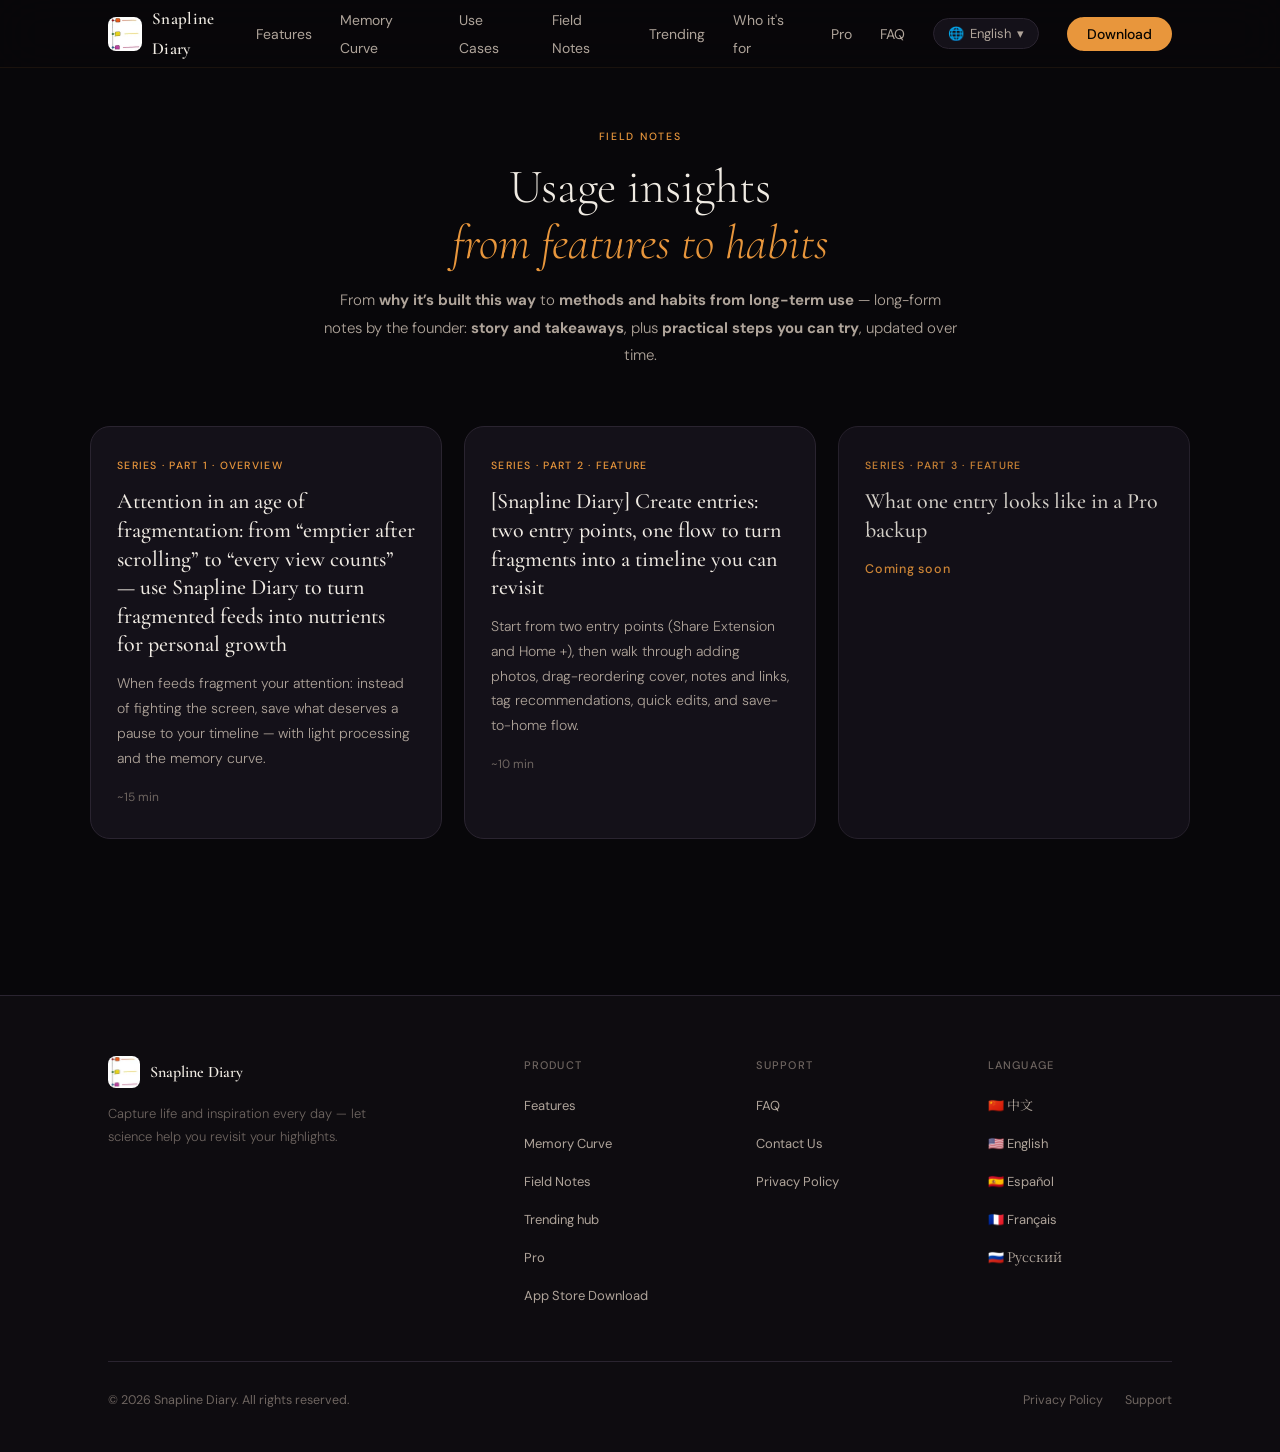
==== commit 54122616: "Add hot.snaplinediary.cn to nav and footer (i18n) Co-authored-by: Cursor <cursoragent@cursor.com>" ====
--- a/articles/index.html
+++ b/articles/index.html
@@ -52,6 +52,7 @@
       <li><a onclick="siteChromeGoTo('memory')" data-i18n="n_mem">记忆曲线</a></li>
       <li><a onclick="siteChromeGoTo('cases')" data-i18n="n_case">使用场景</a></li>
       <li><a onclick="siteChromeGoTo('notes')" data-i18n="n_notes">用法手记</a></li>
+      <li><a href="https://hot.snaplinediary.cn/" data-i18n="n_hot">热点</a></li>
       <li><a onclick="siteChromeGoTo('audience')" data-i18n="n_aud">适用人群</a></li>
       <li><a onclick="siteChromeGoTo('pro')" data-i18n="n_pro">Pro 版本</a></li>
       <li><a onclick="siteChromeGoTo('faq')" data-i18n="n_faq">常见问题</a></li>
@@ -116,6 +117,7 @@
           <li><a onclick="siteChromeGoTo('features')" data-i18n="ft_feat">功能介绍</a></li>
           <li><a onclick="siteChromeGoTo('memory')" data-i18n="ft_mem">记忆曲线</a></li>
           <li><a href="index.html" data-i18n="ft_notes">用法手记</a></li>
+          <li><a href="https://hot.snaplinediary.cn/" data-i18n="ft_hot">热点内容</a></li>
           <li><a onclick="siteChromeGoTo('pro')" data-i18n="ft_pro">Pro 版本</a></li>
           <li><a onclick="siteChromeOpenDownload()" data-i18n="ft_dl">App Store 下载</a></li>
         </ul>
